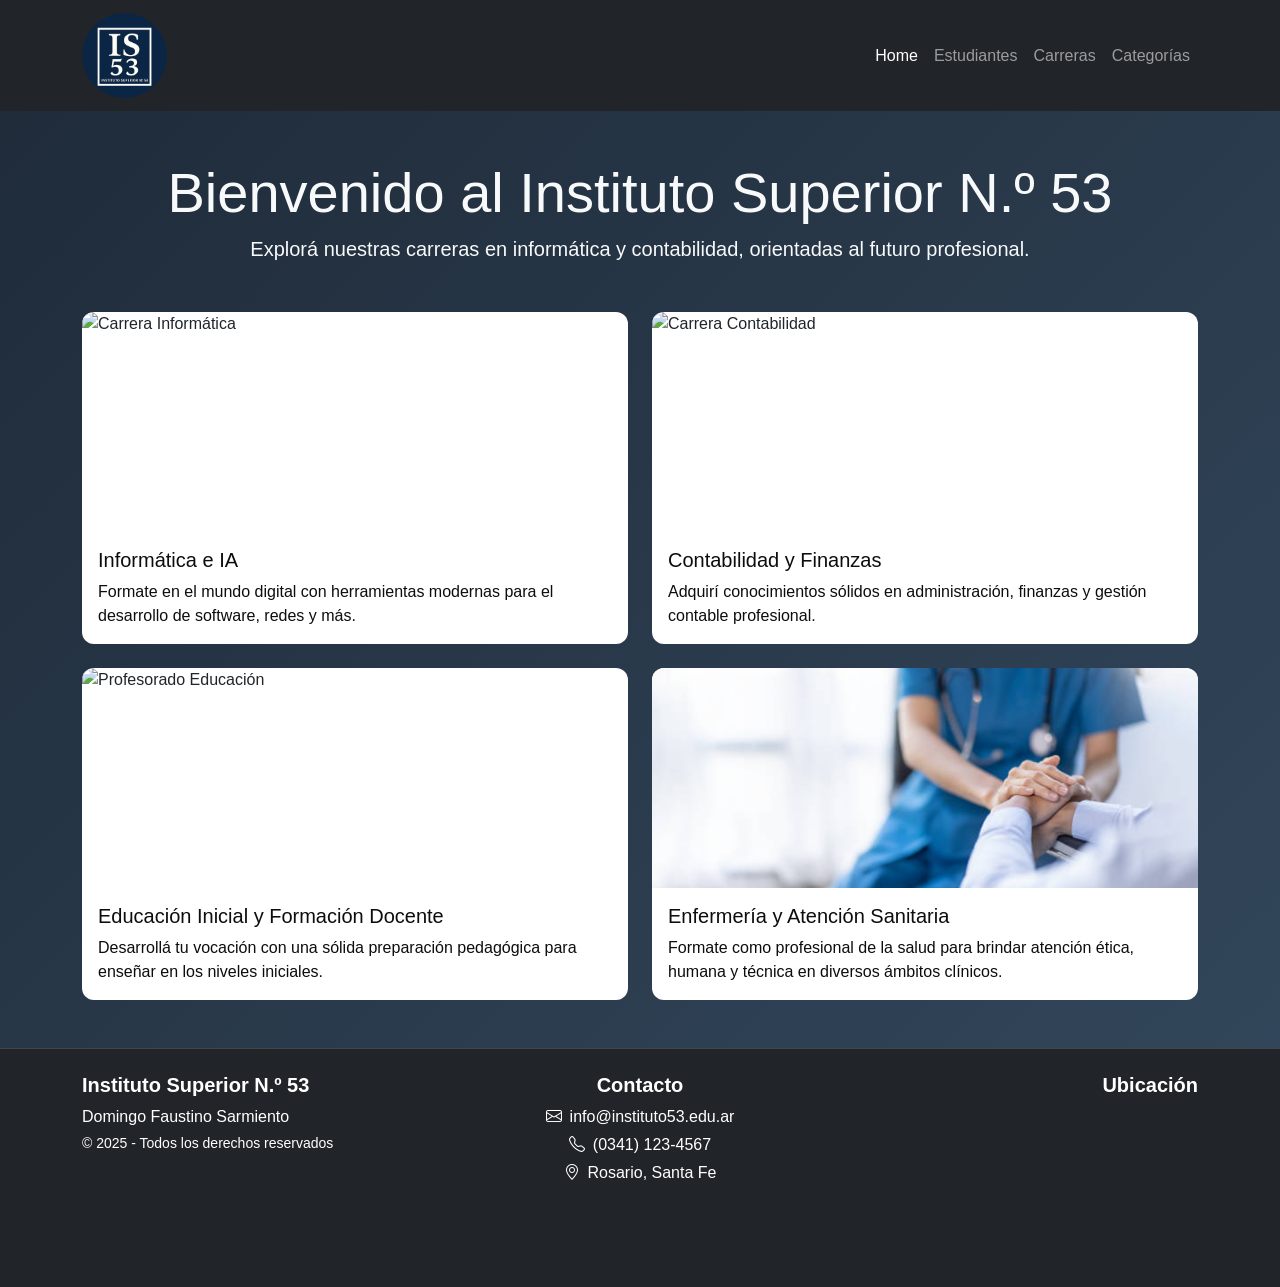
==== front/index.html @ a6a8d3f4 "EntregaTP1" ====
<!DOCTYPE html>
<html lang="es">
<head>
  <meta charset="UTF-8">
  <title>Instituto Superior N.º 53 - Home</title>
  <link href="https://cdn.jsdelivr.net/npm/bootstrap@5.0.2/dist/css/bootstrap.min.css" rel="stylesheet" integrity="sha384-EVSTQN3/azprG1Anm3QDgpJLIm9Nao0Yz1ztcQTwFspd3yD65VohhpuuCOmLASjC" crossorigin="anonymous"> 
  <script src="https://cdn.jsdelivr.net/npm/bootstrap@5.3.2/dist/js/bootstrap.bundle.min.js"></script>
  <script src="https://cdn.jsdelivr.net/npm/sweetalert2@11"></script> 
  <link rel="stylesheet" href="https://cdn.jsdelivr.net/npm/bootstrap-icons@1.10.5/font/bootstrap-icons.css">
  <link rel="stylesheet" href="styles.css"> 
</head>
<body>

<!-- Navbar -->
<nav class="navbar navbar-expand-lg navbar-dark bg-dark">
      <div class="container">
<a class="navbar-brand d-flex align-items-center" href="#">
  <img src="logo.png" alt="Logo Instituto" class="me-2 rounded-circle">
</a>

</a>
    <button class="navbar-toggler" type="button" data-bs-toggle="collapse" data-bs-target="#navbarNav"
      aria-controls="navbarNav" aria-expanded="false" aria-label="Toggle navigation">
      <span class="navbar-toggler-icon"></span> 
    </button>
    <div class="collapse navbar-collapse" id="navbarNav">
      <ul class="navbar-nav ms-auto">
        <li class="nav-item">
          <a class="nav-link active" aria-current="page" href="./index.html">Home</a>
        </li>
        <li class="nav-item">
          <a class="nav-link" href="./students.html">Estudiantes</a>
        </li>
        <li class="nav-item">
          <a class="nav-link" href="./carreras.html">Carreras</a>
        </li>
        <li class="nav-item">
          <a class="nav-link" href="./categorias.html">Categorías</a>
        </li>
      </ul>
    </div>
  </div>
</nav>

<!-- Contenido principal -->
<main class="container my-5">
  <div class="text-center mb-5">
    <h1 class="display-4">Bienvenido al Instituto Superior N.º 53</h1>
    <p class="lead">Explorá nuestras carreras en informática y contabilidad, orientadas al futuro profesional.</p>
  </div>

  <div class="row g-4">
  <!-- Informática -->
  <div class="col-md-6">
    <div class="card card-hover">
      <img src="https://images.unsplash.com/photo-1518770660439-4636190af475?auto=format&fit=crop&w=800&q=80" class="card-img-top" alt="Carrera Informática">
      <div class="card-body">
        <h5 class="card-title">Informática e IA</h5>
        <p class="card-text">Formate en el mundo digital con herramientas modernas para el desarrollo de software, redes y más.</p>
      </div>
    </div>
  </div>

  <!-- Contabilidad -->
  <div class="col-md-6">
    <div class="card card-hover">
      <img src="https://images.unsplash.com/photo-1554224154-22dec7ec8818?auto=format&fit=crop&w=800&q=80" class="card-img-top" alt="Carrera Contabilidad">
      <div class="card-body">
        <h5 class="card-title">Contabilidad y Finanzas</h5>
        <p class="card-text">Adquirí conocimientos sólidos en administración, finanzas y gestión contable profesional.</p>
      </div>
    </div>
  </div>

  <!-- Educación -->
  <div class="col-md-6">
    <div class="card card-hover">
      <img src="https://images.unsplash.com/photo-1596495577886-d920f1fb7238?auto=format&fit=crop&w=800&q=80" class="card-img-top" alt="Profesorado Educación">
      <div class="card-body">
        <h5 class="card-title">Educación Inicial y Formación Docente</h5>
        <p class="card-text">Desarrollá tu vocación con una sólida preparación pedagógica para enseñar en los niveles iniciales.</p>
      </div>
    </div>
  </div>

<!-- Enfermería -->
<div class="col-md-6">
  <div class="card card-hover">
    <img src="salud.png" class="card-img-top" alt="Carrera de Enfermería">
    <div class="card-body">
      <h5 class="card-title">Enfermería y Atención Sanitaria</h5>
      <p class="card-text">Formate como profesional de la salud para brindar atención ética, humana y técnica en diversos ámbitos clínicos.</p>
    </div>
  </div>
</div>



</main>

<footer class="bg-dark text-white py-4 mt-5 w-100">
  <div class="container">
    <div class="row gx-5 d-flex align-items-start">
      
      <!-- Institucional -->
      <div class="col-md-4 mb-4 mb-md-0">
        <h5 class="fw-bold">Instituto Superior N.º 53</h5>
        <p class="mb-1">Domingo Faustino Sarmiento</p>
        <p class="small">&copy; 2025 - Todos los derechos reservados</p>
      </div>

      <!-- Contacto -->
      <div class="col-md-4 mb-4 mb-md-0 text-md-center">
        <h5 class="fw-bold">Contacto</h5>
        <ul class="list-unstyled mb-0">
          <li class="mb-1"><i class="bi bi-envelope me-2"></i>info@instituto53.edu.ar</li>
          <li class="mb-1"><i class="bi bi-telephone me-2"></i>(0341) 123-4567</li>
          <li><i class="bi bi-geo-alt me-2"></i>Rosario, Santa Fe</li>
        </ul>
      </div>

      <!-- Mapa -->
      <div class="col-md-4 text-md-end">
        <h5 class="fw-bold mb-3">Ubicación</h5>
        <div style="width: 100%; max-width: 280px; height: 150px; margin-left: auto;">
          <iframe
            src="https://www.google.com/maps/embed?pb=!1m18!1m12!1m3!1d3368.7870916983894!2d-60.74187268481538!3d-32.951274380922894!2m3!1f0!2f0!3f0!3m2!1i1024!2i768!4f13.1!3m3!1m2!1s0x0%3A0x0!2zMzLCsDU3JzA0LjYiUyA2MMKwNDQnMjMuMiJX!5e0!3m2!1ses!2sar!4v1683919919156"
            width="100%" height="100%" style="border:0; border-radius: 8px;" allowfullscreen="" loading="lazy">
          </iframe>
        </div>
      </div>

    </div>
  </div>
</footer>




</body>
</html>
---- front/styles.css ----
/* Utilizado en el formulario para creacion de carreras */

.custom-select-wrapper {
  position: relative;
}

.custom-select-bootstrap {
  appearance: none;
  -webkit-appearance: none;
  -moz-appearance: none;
  background-color: #fff;
  border: 1px solid #ced4da;
  padding: 0.375rem 2.5rem 0.375rem 0.75rem;
  font-size: 1rem;
  border-radius: 0.375rem;
  width: 100%;
  background-image: url("data:image/svg+xml;utf8,<svg fill='gray' height='16' viewBox='0 0 24 24' width='16' xmlns='http://www.w3.org/2000/svg'><path d='M7 10l5 5 5-5z'/></svg>");
  background-repeat: no-repeat;
  background-position: right 0.75rem center;
  background-size: 1rem;
}
/*Estilo de NAV*/
.card-hover {
  transition: transform 0.3s, box-shadow 0.3s;
}
.card-hover:hover {
  transform: scale(1.05);
  box-shadow: 0 8px 16px rgba(0, 0, 0, 0.3);
}
.card-img-top {
  height: 250px;
  object-fit: cover;
}

/* Aumenta el alto del navbar */
.navbar {
  min-height: 100px;
}

/* Aumenta el tamaño del logo */
.navbar-brand img {
  height: 85px !important;
  width: 85px !important;
  object-fit: cover;
}

/* Centra verticalmente el contenido del navbar */
.navbar .navbar-brand,
.navbar .navbar-nav .nav-link {
  display: flex;
  align-items: center;
  height: 100%;
}


/* Fondo universitario sobrio */
body {
  background: linear-gradient(to bottom right, #1e2a38, #34495e);
  color: #f8f9fa; /* Texto claro */
  font-family: 'Segoe UI', Tahoma, Geneva, Verdana, sans-serif;
}

/* Estilo para las tarjetas con efecto hover */
.card-hover {
  transition: transform 0.3s ease, box-shadow 0.3s ease;
  border: none;
  border-radius: 0.75rem;
  overflow: hidden;
  box-shadow: 0 0 0 transparent;
}

.card-hover:hover {
  transform: translateY(-5px);
  box-shadow: 0 10px 20px rgba(0, 0, 0, 0.3);
}

/* Ajustes visuales adicionales */
.card-title {
  color: #0e0d0e;
}

.card-text {
  color: #0e0d0d;
}

.card-img-top {
  height: 220px;
  object-fit: cover;
}

footer {
  border-top: 1px solid #444;
}
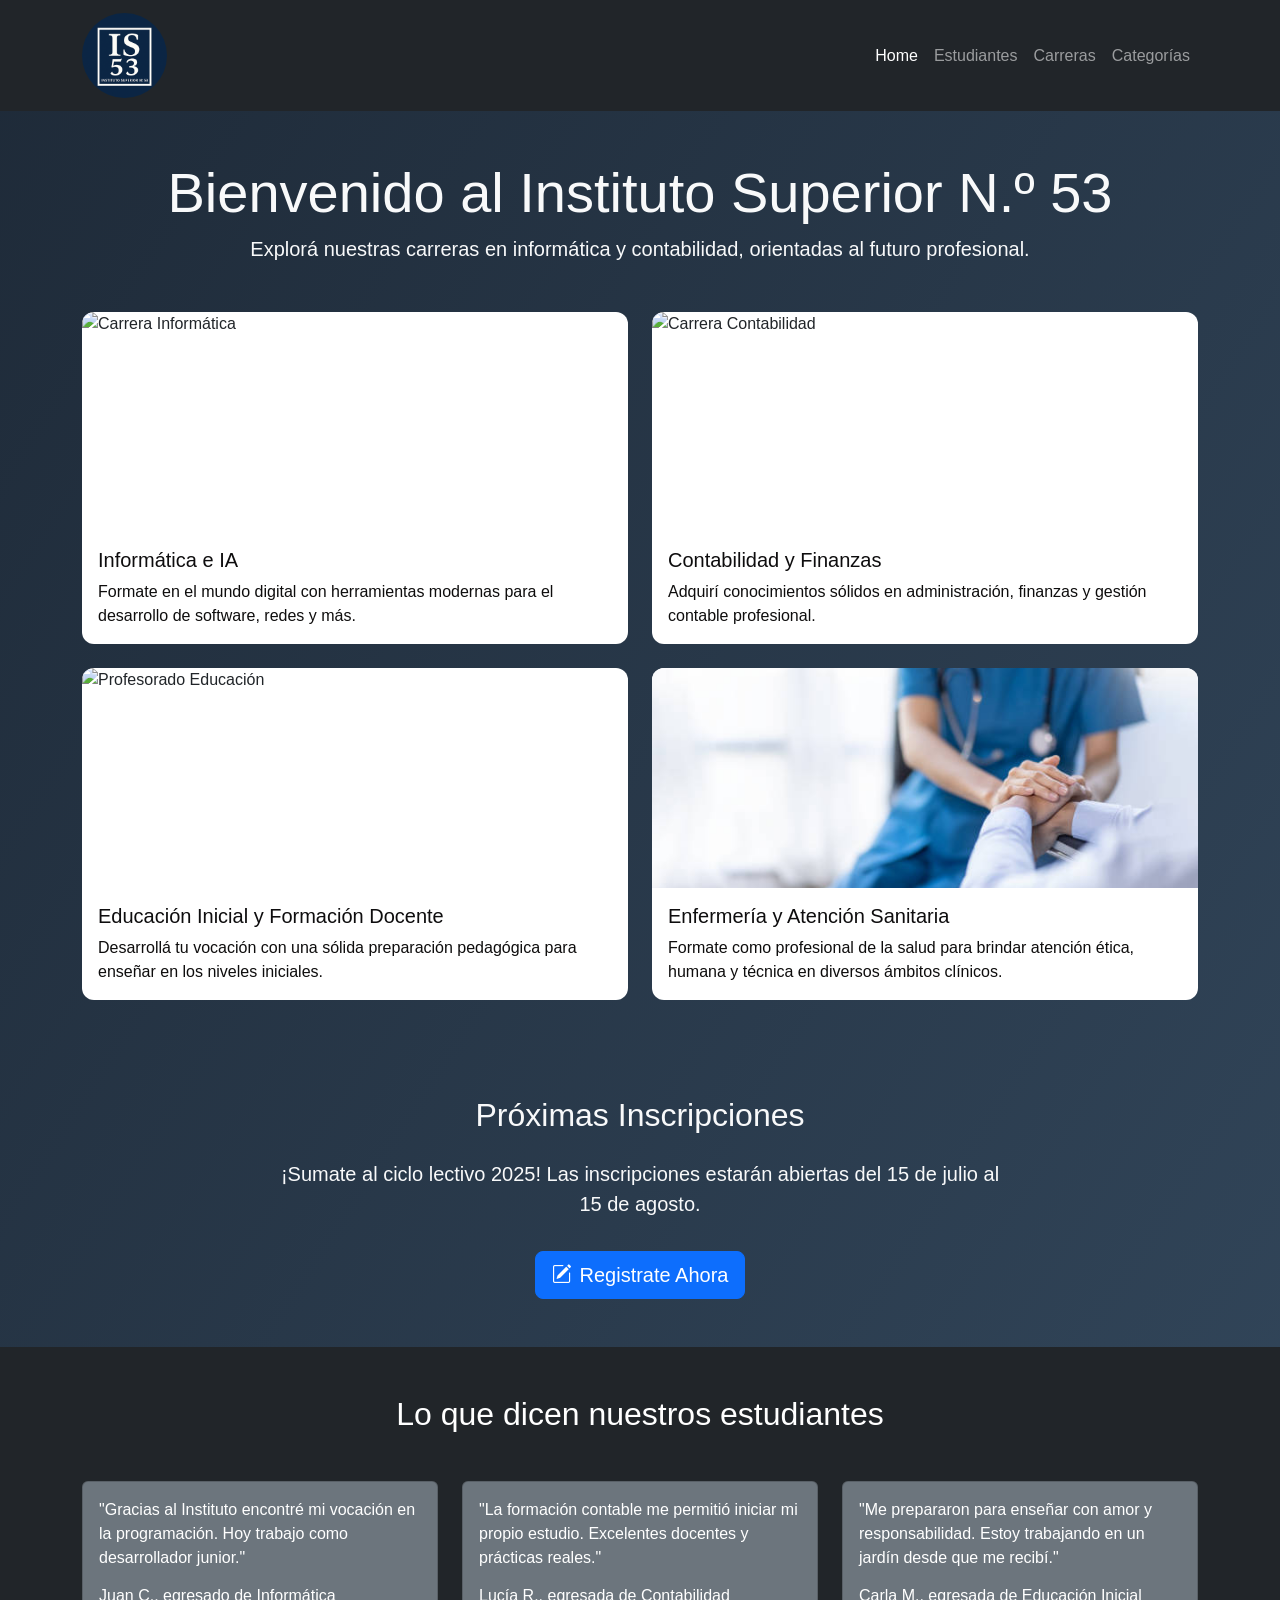
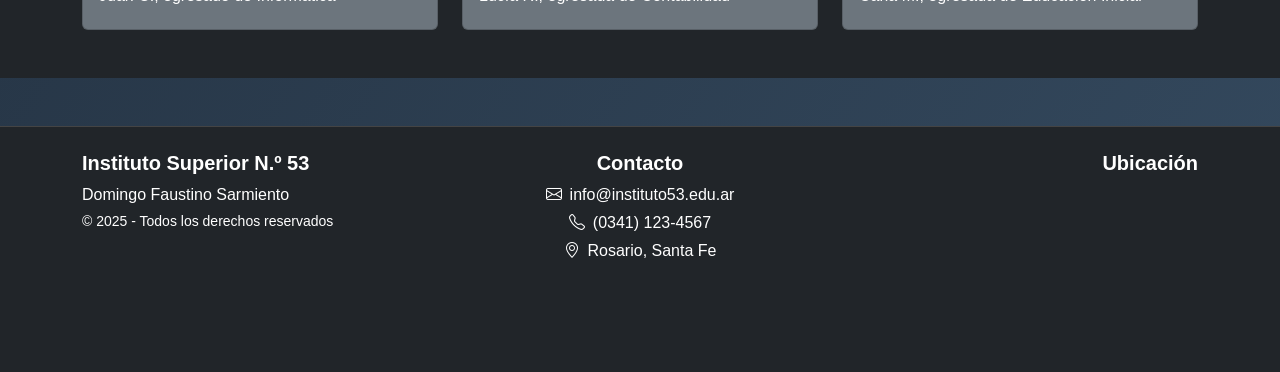
==== commit 6886e967: "TP 1 (2)" ====
--- a/front/index.html
+++ b/front/index.html
@@ -12,12 +12,12 @@
 <body>
 
 <!-- Navbar -->
+
 <nav class="navbar navbar-expand-lg navbar-dark bg-dark">
       <div class="container">
 <a class="navbar-brand d-flex align-items-center" href="#">
   <img src="logo.png" alt="Logo Instituto" class="me-2 rounded-circle">
 </a>
-
 </a>
     <button class="navbar-toggler" type="button" data-bs-toggle="collapse" data-bs-target="#navbarNav"
       aria-controls="navbarNav" aria-expanded="false" aria-label="Toggle navigation">
@@ -43,14 +43,16 @@
 </nav>
 
 <!-- Contenido principal -->
+
 <main class="container my-5">
   <div class="text-center mb-5">
     <h1 class="display-4">Bienvenido al Instituto Superior N.º 53</h1>
     <p class="lead">Explorá nuestras carreras en informática y contabilidad, orientadas al futuro profesional.</p>
   </div>
+  <div class="row g-4">
 
-  <div class="row g-4">
-  <!-- Informática -->
+<!-- Informática -->
+
   <div class="col-md-6">
     <div class="card card-hover">
       <img src="https://images.unsplash.com/photo-1518770660439-4636190af475?auto=format&fit=crop&w=800&q=80" class="card-img-top" alt="Carrera Informática">
@@ -62,6 +64,7 @@
   </div>
 
   <!-- Contabilidad -->
+
   <div class="col-md-6">
     <div class="card card-hover">
       <img src="https://images.unsplash.com/photo-1554224154-22dec7ec8818?auto=format&fit=crop&w=800&q=80" class="card-img-top" alt="Carrera Contabilidad">
@@ -73,6 +76,7 @@
   </div>
 
   <!-- Educación -->
+
   <div class="col-md-6">
     <div class="card card-hover">
       <img src="https://images.unsplash.com/photo-1596495577886-d920f1fb7238?auto=format&fit=crop&w=800&q=80" class="card-img-top" alt="Profesorado Educación">
@@ -83,7 +87,8 @@
     </div>
   </div>
 
-<!-- Enfermería -->
+<!-- Enfermería y Salud -->
+
 <div class="col-md-6">
   <div class="card card-hover">
     <img src="salud.png" class="card-img-top" alt="Carrera de Enfermería">
@@ -93,23 +98,74 @@
     </div>
   </div>
 </div>
+</main>
+
+
+<section class="container py-5">
+  <h2 class="text-center mb-4">Próximas Inscripciones</h2>
+  <div class="row justify-content-center">
+    <div class="col-md-8 text-center">
+      <p class="lead">¡Sumate al ciclo lectivo 2025! Las inscripciones estarán abiertas del <strong>15 de julio al 15 de agosto</strong>.</p>
+      <a href="./students.html" class="btn btn-primary btn-lg mt-3"><i class="bi bi-pencil-square me-2"></i>Registrate Ahora</a>
+    </div>
+  </div>
+</section>
+
+<section class="bg-dark text-white py-5">
+  <div class="container">
+    <h2 class="text-center mb-5">Lo que dicen nuestros estudiantes</h2>
+    <div class="row g-4">
+      <div class="col-md-4">
+        <div class="card h-100 bg-secondary text-white">
+          <div class="card-body">
+            <p>"Gracias al Instituto encontré mi vocación en la programación. Hoy trabajo como desarrollador junior."</p>
+            <h6 class="mt-3">Juan C., egresado de Informática</h6>
+          </div>
+        </div>
+      </div>
+      <div class="col-md-4">
+        <div class="card h-100 bg-secondary text-white">
+          <div class="card-body">
+            <p>"La formación contable me permitió iniciar mi propio estudio. Excelentes docentes y prácticas reales."</p>
+            <h6 class="mt-3">Lucía R., egresada de Contabilidad</h6>
+          </div>
+        </div>
+      </div>
+      <div class="col-md-4">
+        <div class="card h-100 bg-secondary text-white">
+          <div class="card-body">
+            <p>"Me prepararon para enseñar con amor y responsabilidad. Estoy trabajando en un jardín desde que me recibí."</p>
+            <h6 class="mt-3">Carla M., egresada de Educación Inicial</h6>
+          </div>
+        </div>
+      </div>
+    </div>
+  </div>
+</section>
 
 
 
-</main>
+
+
+
+
+
+
 
 <footer class="bg-dark text-white py-4 mt-5 w-100">
   <div class="container">
     <div class="row gx-5 d-flex align-items-start">
       
-      <!-- Institucional -->
+<!-- Institucional -->
+
       <div class="col-md-4 mb-4 mb-md-0">
         <h5 class="fw-bold">Instituto Superior N.º 53</h5>
         <p class="mb-1">Domingo Faustino Sarmiento</p>
         <p class="small">&copy; 2025 - Todos los derechos reservados</p>
       </div>
 
-      <!-- Contacto -->
+<!-- Contacto -->
+
       <div class="col-md-4 mb-4 mb-md-0 text-md-center">
         <h5 class="fw-bold">Contacto</h5>
         <ul class="list-unstyled mb-0">
@@ -119,10 +175,11 @@
         </ul>
       </div>
 
-      <!-- Mapa -->
+<!-- Mapa -->
+
       <div class="col-md-4 text-md-end">
         <h5 class="fw-bold mb-3">Ubicación</h5>
-        <div style="width: 100%; max-width: 280px; height: 150px; margin-left: auto;">
+      <div class="map-container">
           <iframe
             src="https://www.google.com/maps/embed?pb=!1m18!1m12!1m3!1d3368.7870916983894!2d-60.74187268481538!3d-32.951274380922894!2m3!1f0!2f0!3f0!3m2!1i1024!2i768!4f13.1!3m3!1m2!1s0x0%3A0x0!2zMzLCsDU3JzA0LjYiUyA2MMKwNDQnMjMuMiJX!5e0!3m2!1ses!2sar!4v1683919919156"
             width="100%" height="100%" style="border:0; border-radius: 8px;" allowfullscreen="" loading="lazy">
@@ -134,9 +191,6 @@
   </div>
 </footer>
 
-
-
-
 </body>
 </html>
 
